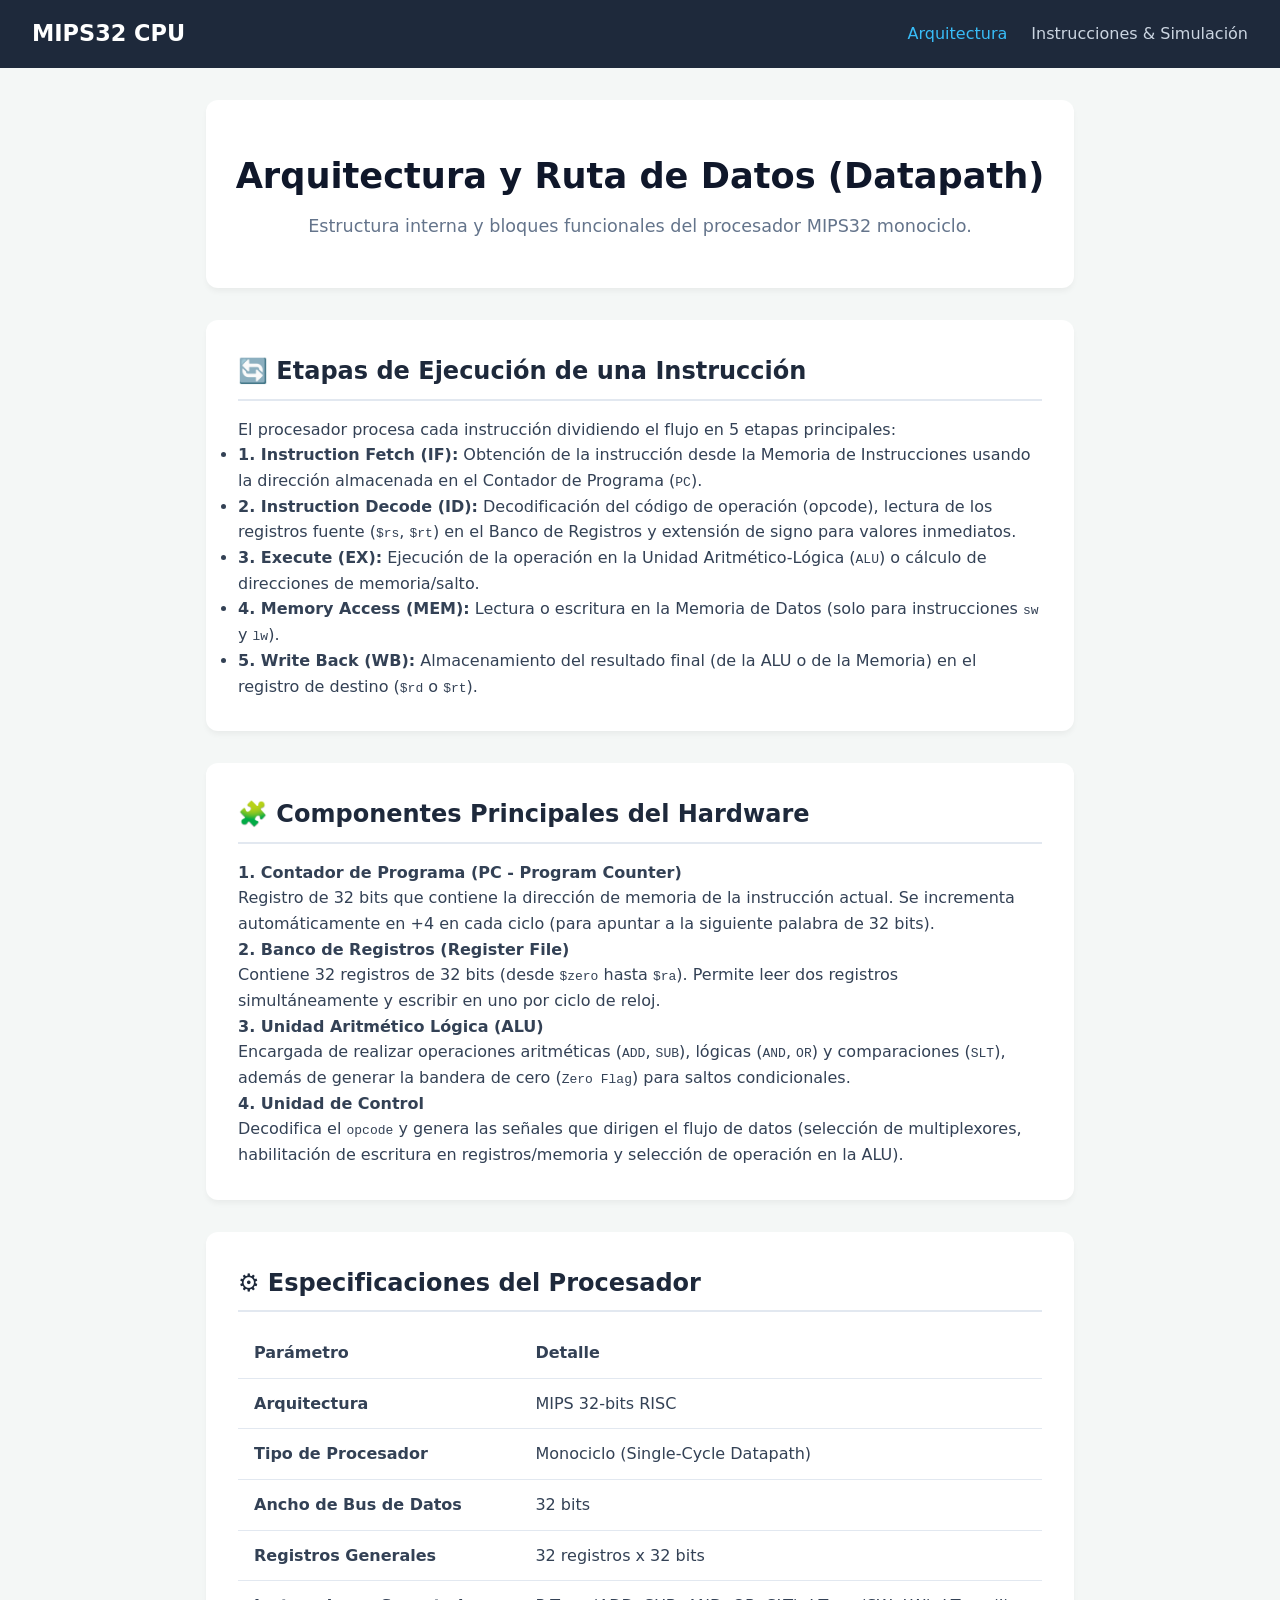
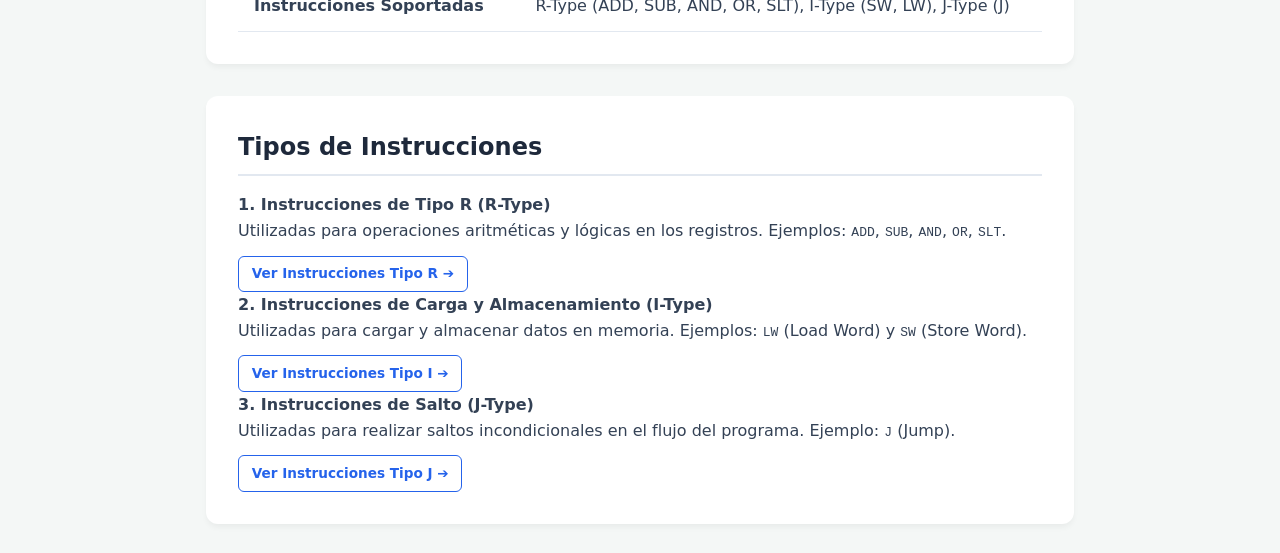
==== arquitectura.html @ a8ca7532 "Actualización de páginas, estilos y flujo de datos Tipo R" ====
<!DOCTYPE html>
<html lang="es">
<head>
  <meta charset="UTF-8">
  <meta name="viewport" content="width=device-width, initial-scale=1.0">
  <title>Arquitectura MIPS</title>
  <link rel="stylesheet" href="estilos.css">
</head>
<body>

  <!-- Navegación -->
  <nav class="navbar">
    <a href="index.html">
      <div class="logo">MIPS32 CPU</div>
    </a> 
    <ul>
      <li><a href="arquitectura.html" class="active">Arquitectura</a></li>
      <li><a href="instrucciones.html">Instrucciones & Simulación</a></li>
    </ul>
  </nav>

  <!-- Contenido de Arquitectura -->
  <div class="container">
    <section class="hero">
      <h1>Arquitectura y Ruta de Datos (Datapath)</h1>
      <p>Estructura interna y bloques funcionales del procesador MIPS32 monociclo.</p>
    </section>

    <!-- 5 Etapas de Ejecución -->
    <section class="card-section">
      <h2>🔄 Etapas de Ejecución de una Instrucción</h2>
      <p>El procesador procesa cada instrucción dividiendo el flujo en 5 etapas principales:</p>

      <div class="status-container">
        <ul>
          <li><strong>1. Instruction Fetch (IF):</strong> Obtención de la instrucción desde la Memoria de Instrucciones usando la dirección almacenada en el Contador de Programa (<code>PC</code>).</li>
          <li><strong>2. Instruction Decode (ID):</strong> Decodificación del código de operación (opcode), lectura de los registros fuente (<code>$rs</code>, <code>$rt</code>) en el Banco de Registros y extensión de signo para valores inmediatos.</li>
          <li><strong>3. Execute (EX):</strong> Ejecución de la operación en la Unidad Aritmético-Lógica (<code>ALU</code>) o cálculo de direcciones de memoria/salto.</li>
          <li><strong>4. Memory Access (MEM):</strong> Lectura o escritura en la Memoria de Datos (solo para instrucciones <code>sw</code> y <code>lw</code>).</li>
          <li><strong>5. Write Back (WB):</strong> Almacenamiento del resultado final (de la ALU o de la Memoria) en el registro de destino (<code>$rd</code> o <code>$rt</code>).</li>
        </ul>
      </div>
    </section>

    <!-- Diagrama o Bloques Principales -->
    <section class="card-section">
      <h2>🧩 Componentes Principales del Hardware</h2>
      
      <div class="bit-format">
        <h4>1. Contador de Programa (PC - Program Counter)</h4>
        <p>Registro de 32 bits que contiene la dirección de memoria de la instrucción actual. Se incrementa automáticamente en +4 en cada ciclo (para apuntar a la siguiente palabra de 32 bits).</p>
      </div>

      <div class="bit-format">
        <h4>2. Banco de Registros (Register File)</h4>
        <p>Contiene 32 registros de 32 bits (desde <code>$zero</code> hasta <code>$ra</code>). Permite leer dos registros simultáneamente y escribir en uno por ciclo de reloj.</p>
      </div>

      <div class="bit-format">
        <h4>3. Unidad Aritmético Lógica (ALU)</h4>
        <p>Encargada de realizar operaciones aritméticas (<code>ADD</code>, <code>SUB</code>), lógicas (<code>AND</code>, <code>OR</code>) y comparaciones (<code>SLT</code>), además de generar la bandera de cero (<code>Zero Flag</code>) para saltos condicionales.</p>
      </div>

      <div class="bit-format">
        <h4>4. Unidad de Control</h4>
        <p>Decodifica el <code>opcode</code> y genera las señales que dirigen el flujo de datos (selección de multiplexores, habilitación de escritura en registros/memoria y selección de operación en la ALU).</p>
      </div>
    </section>

    <!-- Especificaciones Técnicas -->
    <section class="card-section">
      <h2>⚙️ Especificaciones del Procesador</h2>
      <table class="specs-table">
        <thead>
          <tr>
            <th>Parámetro</th>
            <th>Detalle</th>
          </tr>
        </thead>
        <tbody>
          <tr>
            <td><strong>Arquitectura</strong></td>
            <td>MIPS 32-bits RISC</td>
          </tr>
          <tr>
            <td><strong>Tipo de Procesador</strong></td>
            <td>Monociclo (Single-Cycle Datapath)</td>
          </tr>
          <tr>
            <td><strong>Ancho de Bus de Datos</strong></td>
            <td>32 bits</td>
          </tr>
          <tr>
            <td><strong>Registros Generales</strong></td>
            <td>32 registros x 32 bits</td>
          </tr>
          <tr>
            <td><strong>Instrucciones Soportadas</strong></td>
            <td>R-Type (ADD, SUB, AND, OR, SLT), I-Type (SW, LW), J-Type (J)</td>
          </tr>
        </tbody>
      </table>
    </section>

       <section class="card-section">
      <h2> Tipos de Instrucciones</h2>
       
      <div class="Tipo R">
        <h4>1. Instrucciones de Tipo R (R-Type)</h4>
        <p>Utilizadas para operaciones aritméticas y lógicas en los registros. Ejemplos: <code>ADD</code>, <code>SUB</code>, <code>AND</code>, <code>OR</code>, <code>SLT</code>.</p>
        <div class="btn-container-left">
        <a href="TipoR.html" class="btn-secondary">Ver Instrucciones Tipo R ➔</a>
        </div>
      </div>

       
      <div class="Tipo I">
        <h4>2. Instrucciones de Carga y Almacenamiento (I-Type)</h4>
        <p>Utilizadas para cargar y almacenar datos en memoria. Ejemplos: <code>LW</code> (Load Word) y <code>SW</code> (Store Word).</p>
        <div class="btn-container-left">
        <a href="TipoI.html" class="btn-secondary">Ver Instrucciones Tipo I ➔</a>
        </div>
      </div>

       
      <div class="Tipo J">
        <h4>3. Instrucciones de Salto (J-Type)</h4>
        <p>Utilizadas para realizar saltos incondicionales en el flujo del programa. Ejemplo: <code>J</code> (Jump).</p>
        <div class="btn-container-left">
        <a href="TipoJ.html" class="btn-secondary">Ver Instrucciones Tipo J ➔</a>
        </div>
      </div>

  </div>

</body>
</html>
---- estilos.css ----
/* --- RESET & VARIABLES GLOBALES --- */
* {
  box-sizing: border-box;
  margin: 0;
  padding: 0;
}

body {
  font-family: 'Segoe UI', system-ui, -apple-system, sans-serif;
  background-color: #f4f7f6;
  color: #334155;
  line-height: 1.6;
}
/* Centrado para secciones o tarjetas específicas */
.text-center {
  text-align: center;
}

/* Contenedor para centrar el botón */
.btn-container {
  display: flex;
  justify-content: center;
  margin-top: 1.5rem;
}

/* Quita el subrayado del enlace del logo */
.navbar a {
  text-decoration: none;
}

.navbar .logo {
  color: #ffffff;
  font-size: 1.4rem;
  font-weight: bold;
  cursor: pointer;
  transition: opacity 0.2s ease;
}

/* Efecto al pasar el cursor sobre el logo */
.navbar a:hover .logo {
  opacity: 0.85;
}

/* --- NAVEGACIÓN --- */
.navbar {
  background-color: #1e293b;
  padding: 1rem 2rem;
  display: flex;
  justify-content: space-between;
  align-items: center;
}

.navbar .logo {
  color: #ffffff;
  font-size: 1.4rem;
  font-weight: bold;
}

.navbar ul {
  display: flex;
  list-style: none;
  gap: 1.5rem;
}

.navbar a {
  color: #cbd5e1;
  text-decoration: none;
  font-weight: 500;
  transition: color 0.2s;
}

.navbar a:hover, .navbar a.active {
  color: #38bdf8;
}

/* --- CONTENEDORES & MAQUETACIÓN --- */
.container {
  max-width: 900px;
  margin: 2rem auto;
  padding: 0 1rem;
}

.hero {
  text-align: center;
  padding: 3rem 1rem;
  background: white;
  border-radius: 12px;
  box-shadow: 0 4px 6px -1px rgba(0, 0, 0, 0.05);
  margin-bottom: 2rem;
}

.hero h1 {
  color: #0f172a;
  font-size: 2.2rem;
  margin-bottom: 0.5rem;
}

.hero p {
  color: #64748b;
  font-size: 1.1rem;
}

.card-section {
  background: white;
  padding: 2rem;
  border-radius: 12px;
  box-shadow: 0 4px 6px -1px rgba(0, 0, 0, 0.05);
  margin-bottom: 2rem;
}

.card-section h2 {
  color: #1e293b;
  margin-bottom: 1rem;
  border-bottom: 2px solid #e2e8f0;
  padding-bottom: 0.5rem;
}

/* --- TARJETAS DESPLEGABLES (ACORDEÓN) --- */
.instruction-card {
  background: white;
  border-radius: 8px;
  border: 1px solid #e2e8f0;
  margin-bottom: 1rem;
  overflow: hidden;
  box-shadow: 0 2px 4px rgba(0,0,0,0.02);
}
.card-header {
  background: #2563eb; /* Azul original */
  color: white;
  padding: 1rem 1.25rem;
  cursor: pointer;
  font-weight: 600;
  display: flex;
  justify-content: space-between;
  align-items: center;
  user-select: none;
  transition: background-color 0.3s ease; /* Transición para el cambio de color */
}

.card-header.active {
  background-color: #7c3aed; /* Morado moderno */
}

.card-header.active:hover {
  background-color: #6d28d9; /* Morado un poco más oscuro al pasar el cursor */
}

.card-header:hover {
  background: #1d4ed8;
}

.card-header .badge {
  background: rgba(255, 255, 255, 0.2);
  padding: 0.2rem 0.6rem;
  border-radius: 4px;
  font-size: 0.85rem;
}

.card-body {
  max-height: 0;
  overflow: hidden;
  opacity: 0;
  padding: 0 1.25rem;
  background: #ffffff;
  border-top: 1px solid transparent;
  transition: max-height 0.4s ease, opacity 0.3s ease, padding 0.3s ease;
}

.card-body.open {
  max-height: 500px; /* Altura máxima suficiente para desplegar el contenido */
  opacity: 1;
  padding: 1.25rem;
  border-top-color: #e2e8f0;
}

/* --- SIMULADOR INTERACTIVO (DEMO BOX) --- */
.demo-box {
  background: #f8fafc;
  border: 1px solid #cbd5e1;
  border-radius: 8px;
  padding: 1rem;
  margin-top: 1rem;
}

.demo-box h4 {
  color: #0f172a;
  margin-bottom: 0.75rem;
}

.inputs-group {
  display: flex;
  flex-wrap: wrap;
  gap: 1rem;
  align-items: center;
  margin-bottom: 1rem;
}

.inputs-group label {
  font-weight: 600;
  font-size: 0.9rem;
}

.inputs-group input {
  width: 90px;
  padding: 0.4rem;
  border: 1px solid #94a3b8;
  border-radius: 4px;
  font-size: 0.95rem;
}

.btn-sim {
  background: #10b981;
  color: white;
  border: none;
  padding: 0.5rem 1rem;
  border-radius: 6px;
  font-weight: 600;
  cursor: pointer;
  transition: background 0.2s;
}

.btn-sim:hover {
  background: #059669;
}

.result-box {
  background: #e2e8f0;
  padding: 0.75rem;
  border-radius: 6px;
  font-family: monospace;
  font-size: 0.95rem;
}

.btn-primary {
  display: inline-block;
  background: #2563eb;
  color: white;
  padding: 0.75rem 1.5rem;
  border-radius: 6px;
  text-decoration: none;
  font-weight: 600;
  margin-top: 1rem;
}

.btn-primary:hover {
  background: #1d4ed8;
}

/* Corrección de alineación para la tabla de especificaciones */
.specs-table {
  width: 100%;
  border-collapse: collapse;
  margin-top: 1rem;
}

.specs-table th, 
.specs-table td {
  padding: 0.75rem 1rem;
  text-align: left;           /* Alinea todo el texto a la izquierda */
  vertical-align: top;        /* Alinea el contenido arriba si hay varias líneas */
  border-bottom: 1px solid #e2e8f0;
}

/* Define anchos fijos para que las columnas no se desplacen */
.specs-table th:first-child,
.specs-table td:first-child {
  width: 35%;                 /* Ancho fijo para la columna Parámetro */
  font-weight: 600;
  white-space: nowrap;        /* Evita que los nombres de parámetros se rompan feo */
}

.specs-table th:last-child,
.specs-table td:last-child {
  width: 65%;                 /* Ancho para la columna Detalle */
}

/* Botón Secundario / Más Pequeño */
.btn-secondary {
  display: inline-block;
  background-color: transparent;
  color: #2563eb;
  border: 1px solid #2563eb;
  padding: 0.4rem 0.8rem;      /* Menos relleno (más compacto) */
  font-size: 0.85rem;           /* Texto más pequeño */
  font-weight: 600;
  border-radius: 6px;
  text-decoration: none;
  transition: all 0.2s ease;
}

/* Efecto Hover para el Botón Secundario */
.btn-secondary:hover {
  background-color: #2563eb;
  color: #ffffff;
  box-shadow: 0 2px 4px rgba(37, 99, 235, 0.2);
}

/* Contenedor de botón alineado a la izquierda dentro de subsecciones */
.btn-container-left {
  display: flex;
  justify-content: flex-start;
  margin-top: 0.75rem;
}
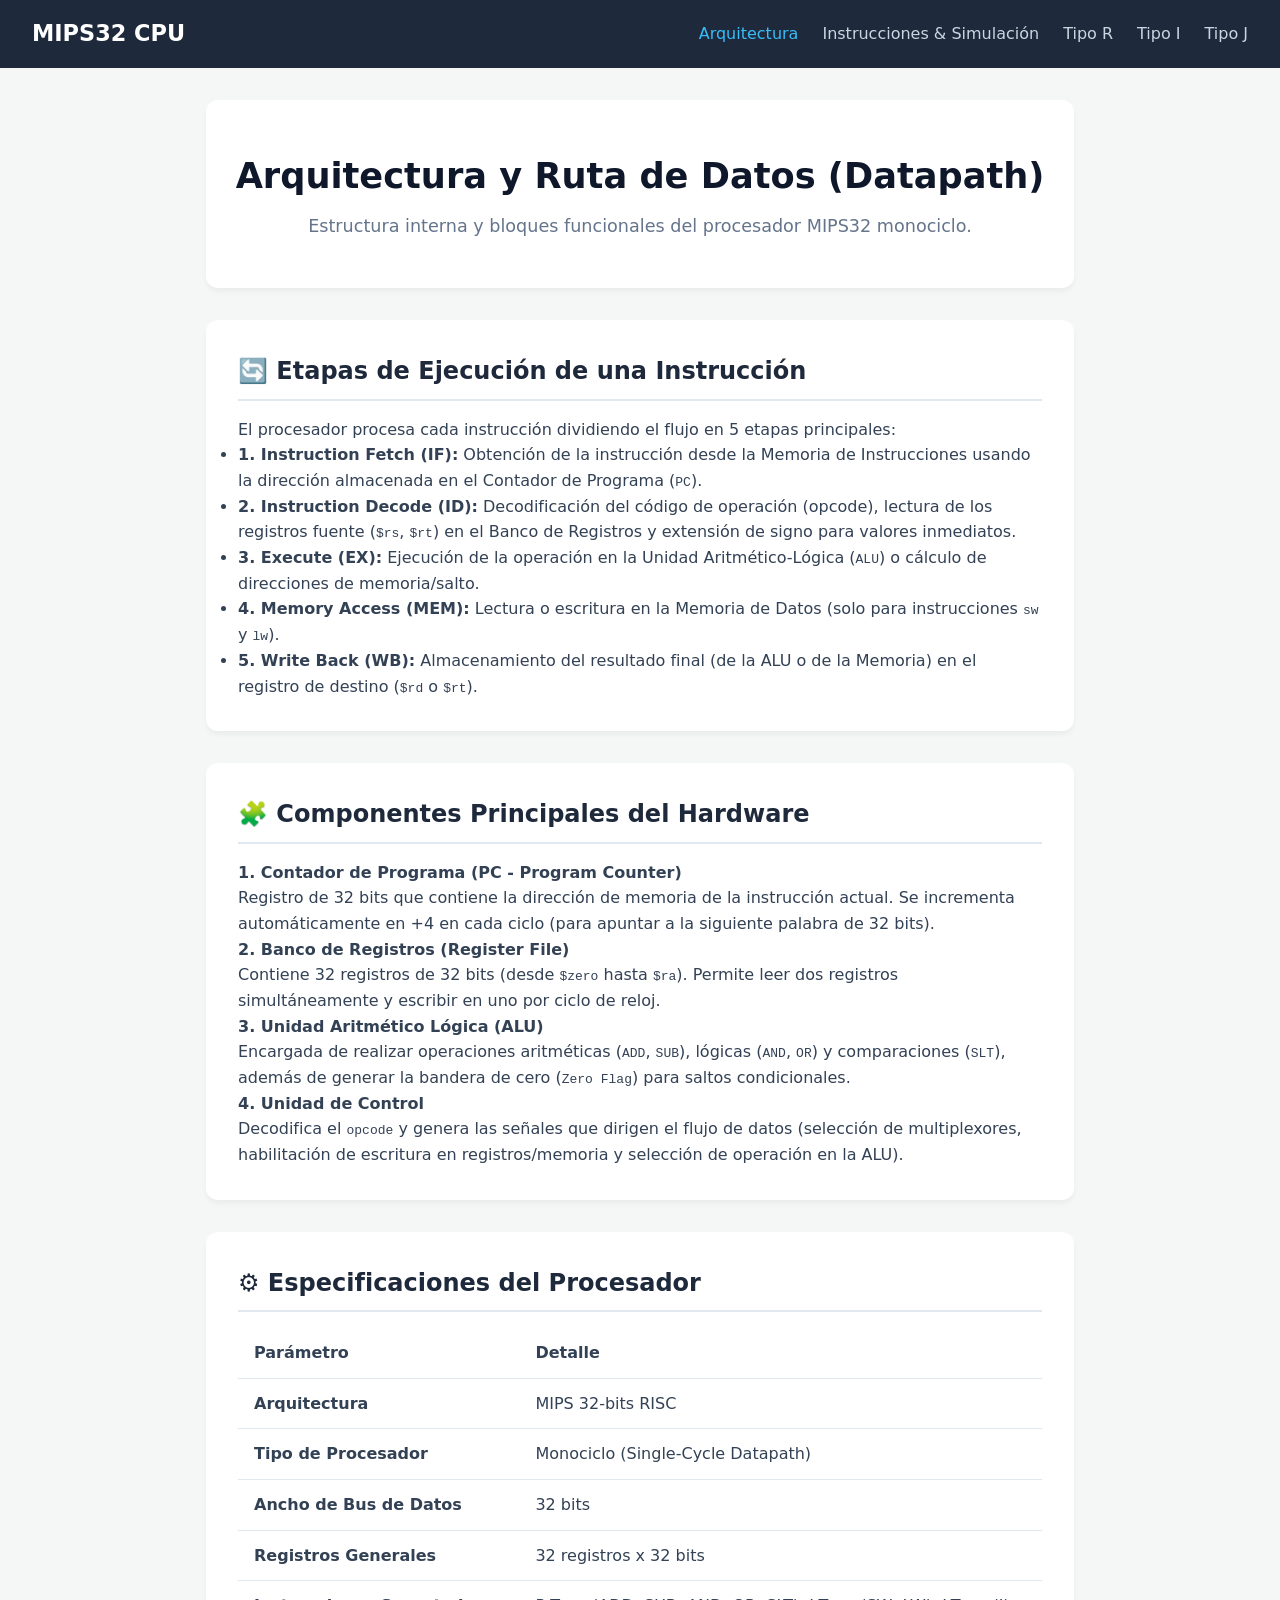
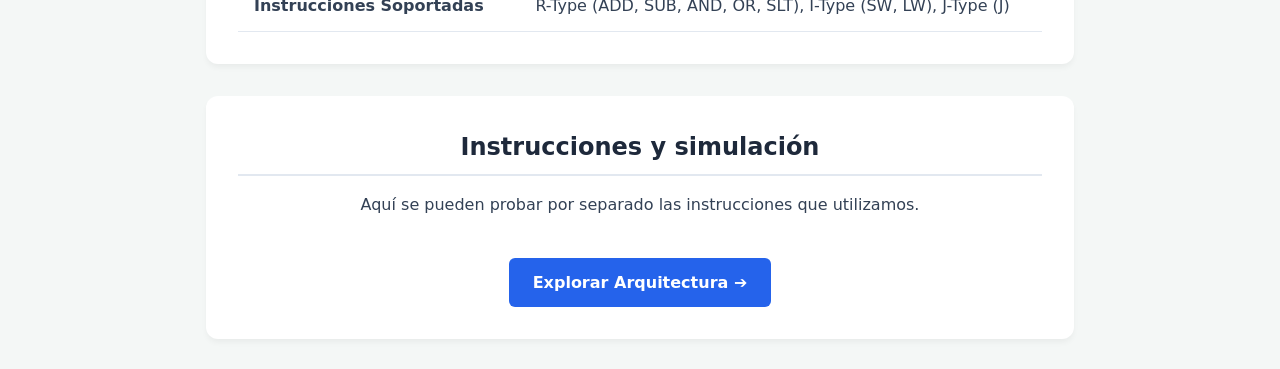
==== commit fab54718: "Actualización de conclusiones con navegación, estilos, simulador y equipo" ====
--- a/arquitectura.html
+++ b/arquitectura.html
@@ -1,3 +1,4 @@
+<!-- arquitectura.html -->
 <!DOCTYPE html>
 <html lang="es">
 <head>
@@ -16,6 +17,9 @@
     <ul>
       <li><a href="arquitectura.html" class="active">Arquitectura</a></li>
       <li><a href="instrucciones.html">Instrucciones & Simulación</a></li>
+      <li><a href="TipoR.html"> Tipo R </a></li>
+      <li><a href="TipoI.html"> Tipo I </a></li>
+      <li><a href="TipoJ.html"> Tipo J </a></li>
     </ul>
   </nav>
 
@@ -102,34 +106,13 @@
       </table>
     </section>
 
-       <section class="card-section">
-      <h2> Tipos de Instrucciones</h2>
-       
-      <div class="Tipo R">
-        <h4>1. Instrucciones de Tipo R (R-Type)</h4>
-        <p>Utilizadas para operaciones aritméticas y lógicas en los registros. Ejemplos: <code>ADD</code>, <code>SUB</code>, <code>AND</code>, <code>OR</code>, <code>SLT</code>.</p>
-        <div class="btn-container-left">
-        <a href="TipoR.html" class="btn-secondary">Ver Instrucciones Tipo R ➔</a>
+      <section class="card-section text-center">
+        <h2> Instrucciones y simulación </h2>
+        <p>Aquí se pueden probar por separado las instrucciones que utilizamos.</p>
+        <div class="btn-container">
+        <a href="instrucciones.html" class="btn-primary">Explorar Arquitectura ➔</a>
         </div>
-      </div>
-
-       
-      <div class="Tipo I">
-        <h4>2. Instrucciones de Carga y Almacenamiento (I-Type)</h4>
-        <p>Utilizadas para cargar y almacenar datos en memoria. Ejemplos: <code>LW</code> (Load Word) y <code>SW</code> (Store Word).</p>
-        <div class="btn-container-left">
-        <a href="TipoI.html" class="btn-secondary">Ver Instrucciones Tipo I ➔</a>
-        </div>
-      </div>
-
-       
-      <div class="Tipo J">
-        <h4>3. Instrucciones de Salto (J-Type)</h4>
-        <p>Utilizadas para realizar saltos incondicionales en el flujo del programa. Ejemplo: <code>J</code> (Jump).</p>
-        <div class="btn-container-left">
-        <a href="TipoJ.html" class="btn-secondary">Ver Instrucciones Tipo J ➔</a>
-        </div>
-      </div>
+    </section>
 
   </div>
 
--- a/estilos.css
+++ b/estilos.css
@@ -286,6 +286,7 @@
   border-radius: 6px;
   text-decoration: none;
   transition: all 0.2s ease;
+  align-self: center;       /* Alinea el botón al inicio del contenedor */
 }
 
 /* Efecto Hover para el Botón Secundario */
@@ -300,4 +301,202 @@
   display: flex;
   justify-content: flex-start;
   margin-top: 0.75rem;
+}
+
+/* --- POP-UP / MODAL DE MINI DIAPOSITIVAS --- */
+dialog.slide-modal {
+  border: 1px solid #e2e8f0;
+  border-radius: 12px;
+  background: #ffffff;
+  color: #334155;
+  width: 90%;
+  max-width: 560px;
+  padding: 0;
+  margin: auto; /* Centra el diálogo en pantalla */
+  box-shadow: 0 20px 25px -5px rgba(15, 23, 42, 0.25);
+  animation: modalZoom 0.22s ease-out;
+}
+
+/* Fondo difuminado oscuro detrás de la diapositiva */
+dialog.slide-modal::backdrop {
+  background: rgba(15, 23, 42, 0.65);
+  backdrop-filter: blur(3px);
+}
+
+@keyframes modalZoom {
+  from { opacity: 0; transform: scale(0.94); }
+  to   { opacity: 1; transform: scale(1); }
+}
+
+/* Encabezado igual a tus tarjetas */
+.slide-modal-header {
+  background-color: #1e293b;
+  color: #ffffff;
+  padding: 1rem 1.5rem;
+  display: flex;
+  justify-content: space-between;
+  align-items: center;
+}
+
+.slide-modal-header h3 {
+  font-size: 1.1rem;
+  margin: 0;
+}
+
+.btn-close-modal {
+  background: none;
+  border: none;
+  color: #cbd5e1;
+  font-size: 1.5rem;
+  line-height: 1;
+  cursor: pointer;
+  transition: color 0.2s;
+}
+
+.btn-close-modal:hover {
+  color: #38bdf8;
+}
+
+/* Contenido de cada diapositiva */
+.slide-modal-body {
+  padding: 2rem 1.5rem;
+  min-height: 190px;
+  display: flex;
+  flex-direction: column;
+  justify-content: center;
+}
+
+.slide-item {
+  display: none;
+}
+
+.slide-item.active {
+  display: block;
+  animation: slideFade 0.25s ease;
+}
+
+.slide-item h4 {
+  color: #0f172a;
+  font-size: 1.15rem;
+  margin-bottom: 0.6rem;
+}
+
+@keyframes slideFade {
+  from { opacity: 0.3; transform: translateX(6px); }
+  to   { opacity: 1; transform: translateX(0); }
+}
+
+/* Pie con botones Anterior / Siguiente */
+.slide-modal-footer {
+  background-color: #f8fafc;
+  border-top: 1px solid #e2e8f0;
+  padding: 0.85rem 1.5rem;
+  display: flex;
+  justify-content: space-between;
+  align-items: center;
+}
+
+.slide-counter {
+  font-size: 0.85rem;
+  font-weight: 600;
+  color: #64748b;
+}
+
+.btn-slide-nav {
+  background-color: #2563eb;
+  color: #ffffff;
+  border: none;
+  padding: 0.45rem 1rem;
+  border-radius: 6px;
+  font-weight: 600;
+  font-size: 0.85rem;
+  cursor: pointer;
+  transition: background-color 0.2s;
+}
+
+.btn-slide-nav:hover:not(:disabled) {
+  background-color: #1d4ed8;
+}
+
+.btn-slide-nav:disabled {
+  background-color: #cbd5e1;
+  cursor: not-allowed;
+}
+
+dialog.conclusion-modal {
+  border: 1px solid #e2e8f0;
+  border-radius: 12px;
+  background: #ffffff;
+  width: 90%;
+  max-width: 550px;
+  padding: 2rem;
+  margin: auto;
+  box-shadow: 0 10px 25px rgba(0, 0, 0, 0.2);
+}
+
+dialog.conclusion-modal::backdrop {
+  background: rgba(15, 23, 42, 0.6);
+}
+
+.btn-cerrar-x {
+  position: absolute;
+  top: 1rem;
+  right: 1.25rem;
+  background: none;
+  border: none;
+  font-size: 1.5rem;
+  color: #64748b;
+  cursor: pointer;
+}
+
+.conclusion-modal h2 {
+  color: #0f172a;
+  margin-bottom: 1rem;
+  padding-bottom: 0.5rem;
+  border-bottom: 2px solid #2563eb;
+}
+
+.conclusion-contenido {
+  min-height: 190px; /* Mantiene fijo el tamaño del cuadro al navegar */
+  padding: 0.5rem 0;
+}
+
+.conclusion-contenido h4 {
+  color: #2563eb;
+  font-size: 1.05rem;
+  margin-bottom: 0.75rem;
+}
+
+.conclusion-contenido p {
+  color: #334155;
+  line-height: 1.65;
+  margin-bottom: 1rem; /* Separación clara entre párrafos */
+  text-align: justify;
+}
+
+.conclusion-nav {
+  display: flex;
+  justify-content: space-between;
+  align-items: center;
+  margin-top: 1.25rem;
+  padding-top: 1rem;
+  border-top: 1px solid #e2e8f0;
+  font-size: 0.9rem;
+  font-weight: 600;
+  color: #64748b;
+}
+
+.btn-nav-conc {
+  background-color: #2563eb;
+  color: #ffffff;
+  border: none;
+  padding: 0.45rem 1rem;
+  border-radius: 6px;
+  font-weight: 600;
+  cursor: pointer;
+}
+
+.btn-nav-conc:disabled {
+  background-color: #cbd5e1;
+  cursor: not-allowed;
 }
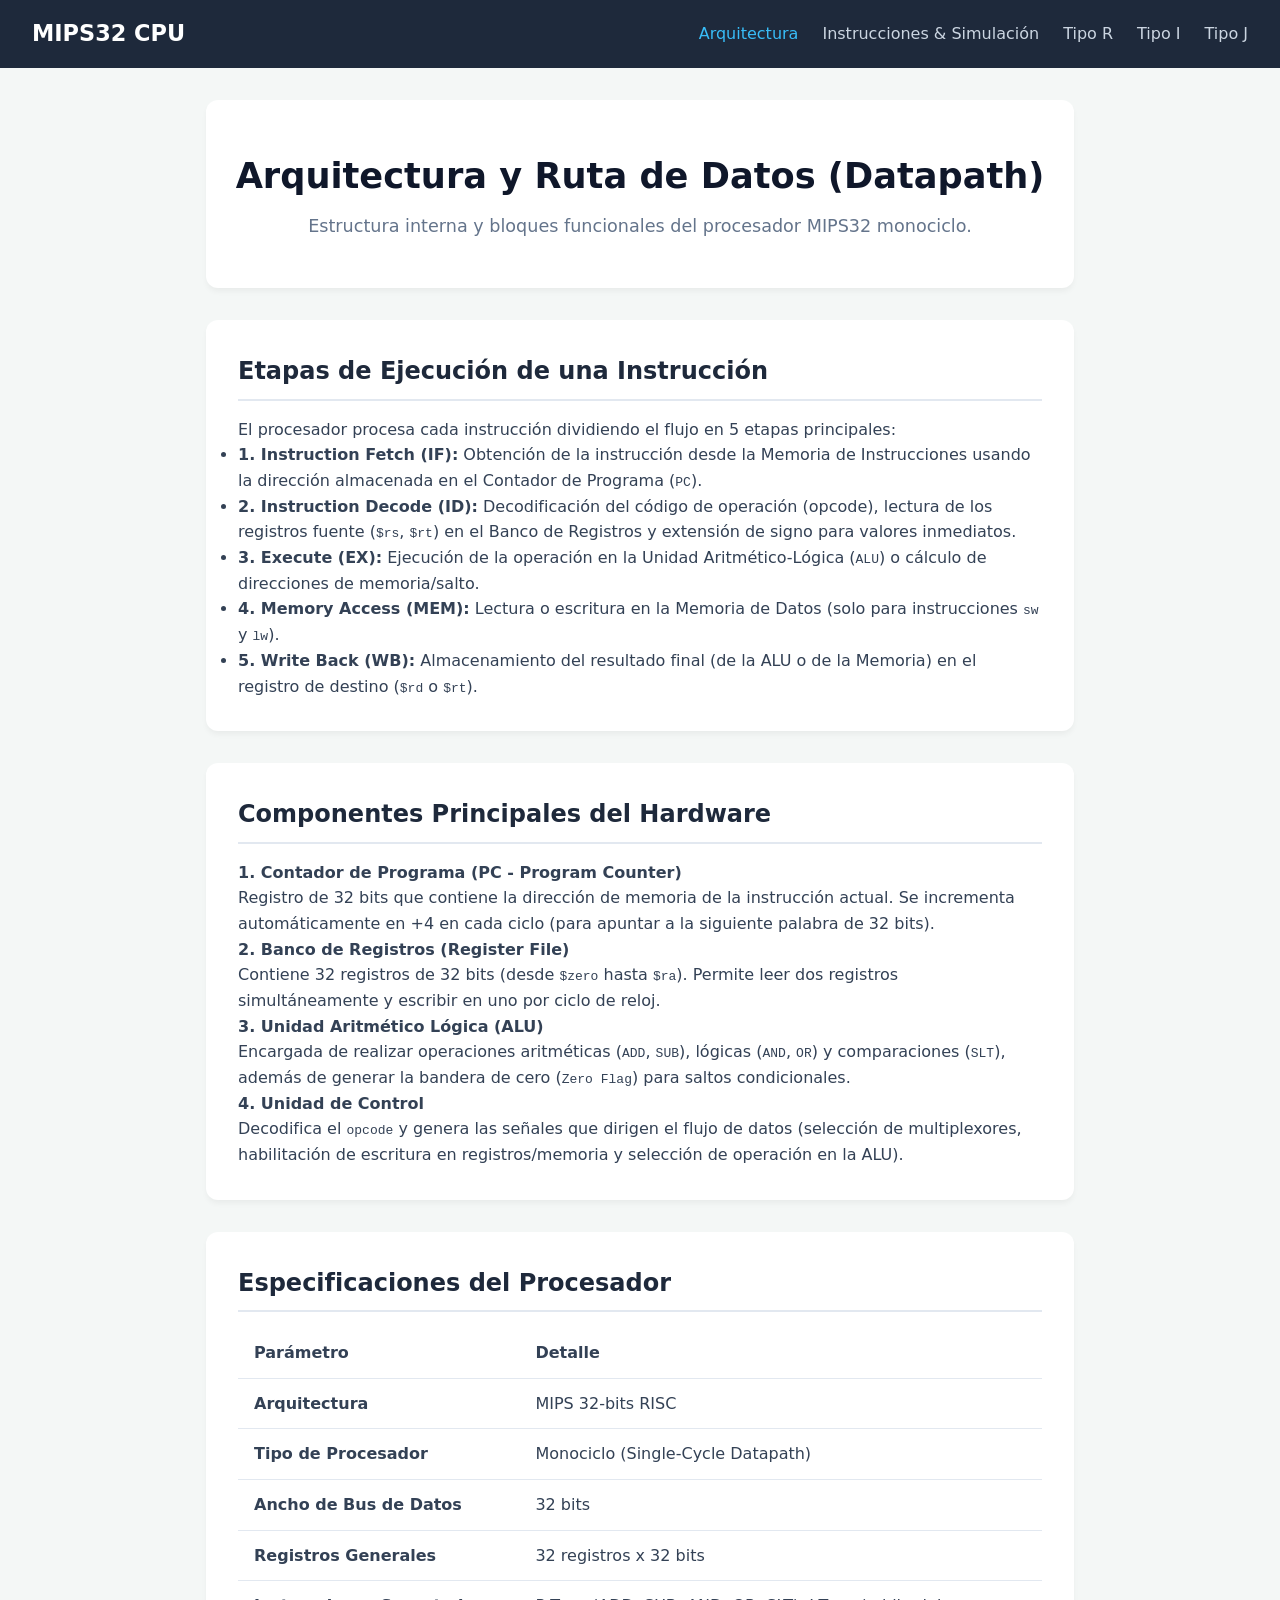
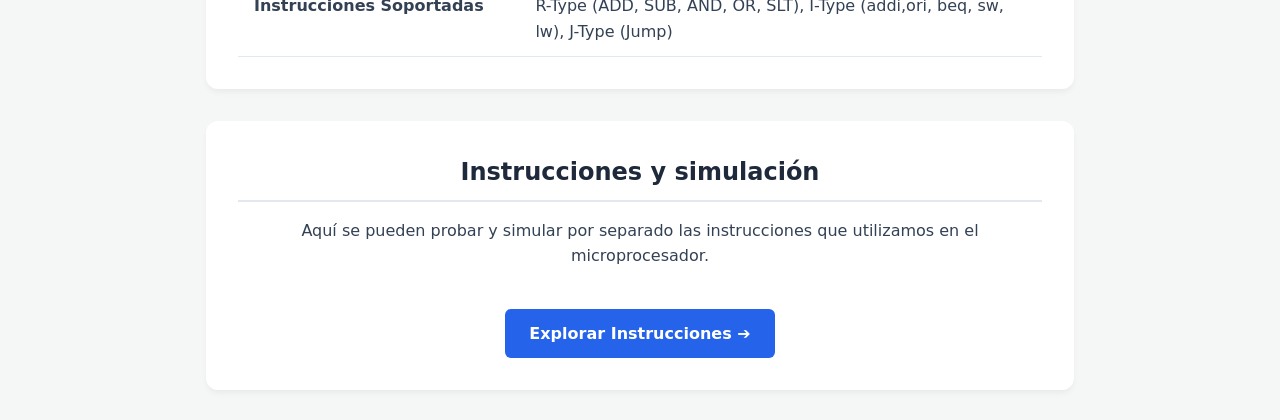
==== commit 8691ad79: "Tablas ISA, simulaciones R,I y J con diagramas" ====
--- a/arquitectura.html
+++ b/arquitectura.html
@@ -32,7 +32,7 @@
 
     <!-- 5 Etapas de Ejecución -->
     <section class="card-section">
-      <h2>🔄 Etapas de Ejecución de una Instrucción</h2>
+      <h2> Etapas de Ejecución de una Instrucción</h2>
       <p>El procesador procesa cada instrucción dividiendo el flujo en 5 etapas principales:</p>
 
       <div class="status-container">
@@ -48,7 +48,7 @@
 
     <!-- Diagrama o Bloques Principales -->
     <section class="card-section">
-      <h2>🧩 Componentes Principales del Hardware</h2>
+      <h2> Componentes Principales del Hardware</h2>
       
       <div class="bit-format">
         <h4>1. Contador de Programa (PC - Program Counter)</h4>
@@ -73,7 +73,7 @@
 
     <!-- Especificaciones Técnicas -->
     <section class="card-section">
-      <h2>⚙️ Especificaciones del Procesador</h2>
+      <h2> Especificaciones del Procesador</h2>
       <table class="specs-table">
         <thead>
           <tr>
@@ -100,7 +100,7 @@
           </tr>
           <tr>
             <td><strong>Instrucciones Soportadas</strong></td>
-            <td>R-Type (ADD, SUB, AND, OR, SLT), I-Type (SW, LW), J-Type (J)</td>
+            <td>R-Type (ADD, SUB, AND, OR, SLT), I-Type (addi,ori, beq, sw, lw), J-Type (Jump)</td>
           </tr>
         </tbody>
       </table>
@@ -108,9 +108,9 @@
 
       <section class="card-section text-center">
         <h2> Instrucciones y simulación </h2>
-        <p>Aquí se pueden probar por separado las instrucciones que utilizamos.</p>
+        <p>Aquí se pueden probar y simular por separado las instrucciones que utilizamos en el microprocesador.</p>
         <div class="btn-container">
-        <a href="instrucciones.html" class="btn-primary">Explorar Arquitectura ➔</a>
+        <a href="instrucciones.html" class="btn-primary">Explorar Instrucciones ➔</a>
         </div>
     </section>
 
--- a/estilos.css
+++ b/estilos.css
@@ -1,4 +1,4 @@
-/* --- RESET & VARIABLES GLOBALES --- */
+/* --- Estilos.css --- */
 * {
   box-sizing: border-box;
   margin: 0;
@@ -11,19 +11,17 @@
   color: #334155;
   line-height: 1.6;
 }
-/* Centrado para secciones o tarjetas específicas */
+
 .text-center {
   text-align: center;
 }
 
-/* Contenedor para centrar el botón */
 .btn-container {
   display: flex;
   justify-content: center;
   margin-top: 1.5rem;
 }
 
-/* Quita el subrayado del enlace del logo */
 .navbar a {
   text-decoration: none;
 }
@@ -36,12 +34,10 @@
   transition: opacity 0.2s ease;
 }
 
-/* Efecto al pasar el cursor sobre el logo */
 .navbar a:hover .logo {
   opacity: 0.85;
 }
 
-/* --- NAVEGACIÓN --- */
 .navbar {
   background-color: #1e293b;
   padding: 1rem 2rem;
@@ -73,7 +69,6 @@
   color: #38bdf8;
 }
 
-/* --- CONTENEDORES & MAQUETACIÓN --- */
 .container {
   max-width: 900px;
   margin: 2rem auto;
@@ -115,7 +110,6 @@
   padding-bottom: 0.5rem;
 }
 
-/* --- TARJETAS DESPLEGABLES (ACORDEÓN) --- */
 .instruction-card {
   background: white;
   border-radius: 8px;
@@ -125,7 +119,7 @@
   box-shadow: 0 2px 4px rgba(0,0,0,0.02);
 }
 .card-header {
-  background: #2563eb; /* Azul original */
+  background: #2563eb; 
   color: white;
   padding: 1rem 1.25rem;
   cursor: pointer;
@@ -134,15 +128,15 @@
   justify-content: space-between;
   align-items: center;
   user-select: none;
-  transition: background-color 0.3s ease; /* Transición para el cambio de color */
+  transition: background-color 0.3s ease; 
 }
 
 .card-header.active {
-  background-color: #7c3aed; /* Morado moderno */
+  background-color: #7c3aed; 
 }
 
 .card-header.active:hover {
-  background-color: #6d28d9; /* Morado un poco más oscuro al pasar el cursor */
+  background-color: #6d28d9; 
 }
 
 .card-header:hover {
@@ -167,13 +161,12 @@
 }
 
 .card-body.open {
-  max-height: 500px; /* Altura máxima suficiente para desplegar el contenido */
+  max-height: 500px; 
   opacity: 1;
   padding: 1.25rem;
   border-top-color: #e2e8f0;
 }
 
-/* --- SIMULADOR INTERACTIVO (DEMO BOX) --- */
 .demo-box {
   background: #f8fafc;
   border: 1px solid #cbd5e1;
@@ -246,7 +239,6 @@
   background: #1d4ed8;
 }
 
-/* Corrección de alineación para la tabla de especificaciones */
 .specs-table {
   width: 100%;
   border-collapse: collapse;
@@ -256,54 +248,49 @@
 .specs-table th, 
 .specs-table td {
   padding: 0.75rem 1rem;
-  text-align: left;           /* Alinea todo el texto a la izquierda */
-  vertical-align: top;        /* Alinea el contenido arriba si hay varias líneas */
+  text-align: left;           
+  vertical-align: top;        
   border-bottom: 1px solid #e2e8f0;
 }
 
-/* Define anchos fijos para que las columnas no se desplacen */
 .specs-table th:first-child,
 .specs-table td:first-child {
-  width: 35%;                 /* Ancho fijo para la columna Parámetro */
-  font-weight: 600;
-  white-space: nowrap;        /* Evita que los nombres de parámetros se rompan feo */
+  width: 35%;                
+  font-weight: 600;
+  white-space: nowrap;        
 }
 
 .specs-table th:last-child,
 .specs-table td:last-child {
-  width: 65%;                 /* Ancho para la columna Detalle */
-}
-
-/* Botón Secundario / Más Pequeño */
+  width: 65%;                
+}
+
 .btn-secondary {
   display: inline-block;
   background-color: transparent;
   color: #2563eb;
   border: 1px solid #2563eb;
-  padding: 0.4rem 0.8rem;      /* Menos relleno (más compacto) */
-  font-size: 0.85rem;           /* Texto más pequeño */
+  padding: 0.4rem 0.8rem;     
+  font-size: 0.85rem;          
   font-weight: 600;
   border-radius: 6px;
   text-decoration: none;
   transition: all 0.2s ease;
-  align-self: center;       /* Alinea el botón al inicio del contenedor */
-}
-
-/* Efecto Hover para el Botón Secundario */
+  align-self: center;       
+}
+
 .btn-secondary:hover {
   background-color: #2563eb;
   color: #ffffff;
   box-shadow: 0 2px 4px rgba(37, 99, 235, 0.2);
 }
 
-/* Contenedor de botón alineado a la izquierda dentro de subsecciones */
 .btn-container-left {
   display: flex;
   justify-content: flex-start;
   margin-top: 0.75rem;
 }
 
-/* --- POP-UP / MODAL DE MINI DIAPOSITIVAS --- */
 dialog.slide-modal {
   border: 1px solid #e2e8f0;
   border-radius: 12px;
@@ -312,12 +299,11 @@
   width: 90%;
   max-width: 560px;
   padding: 0;
-  margin: auto; /* Centra el diálogo en pantalla */
+  margin: auto; 
   box-shadow: 0 20px 25px -5px rgba(15, 23, 42, 0.25);
   animation: modalZoom 0.22s ease-out;
 }
 
-/* Fondo difuminado oscuro detrás de la diapositiva */
 dialog.slide-modal::backdrop {
   background: rgba(15, 23, 42, 0.65);
   backdrop-filter: blur(3px);
@@ -328,7 +314,6 @@
   to   { opacity: 1; transform: scale(1); }
 }
 
-/* Encabezado igual a tus tarjetas */
 .slide-modal-header {
   background-color: #1e293b;
   color: #ffffff;
@@ -357,7 +342,6 @@
   color: #38bdf8;
 }
 
-/* Contenido de cada diapositiva */
 .slide-modal-body {
   padding: 2rem 1.5rem;
   min-height: 190px;
@@ -386,7 +370,6 @@
   to   { opacity: 1; transform: translateX(0); }
 }
 
-/* Pie con botones Anterior / Siguiente */
 .slide-modal-footer {
   background-color: #f8fafc;
   border-top: 1px solid #e2e8f0;
@@ -457,7 +440,7 @@
 }
 
 .conclusion-contenido {
-  min-height: 190px; /* Mantiene fijo el tamaño del cuadro al navegar */
+  min-height: 190px; 
   padding: 0.5rem 0;
 }
 
@@ -470,7 +453,7 @@
 .conclusion-contenido p {
   color: #334155;
   line-height: 1.65;
-  margin-bottom: 1rem; /* Separación clara entre párrafos */
+  margin-bottom: 1rem; 
   text-align: justify;
 }
 
@@ -499,4 +482,101 @@
 .btn-nav-conc:disabled {
   background-color: #cbd5e1;
   cursor: not-allowed;
+}
+
+.isa-table {
+  width: 100%;
+  border-collapse: collapse;
+  margin: 1rem 0 1.5rem 0;
+  font-size: 0.95rem;
+  color: #1e293b;
+  background-color: #ffffff;
+}
+
+.isa-table th {
+  background-color: #e2e8f0;
+  color: #0f172a;
+  font-weight: 700;
+  text-align: left;
+  padding: 0.7rem 0.9rem;
+  border: 1px solid #94a3b8;
+}
+
+.isa-table td {
+  padding: 0.65rem 0.9rem;
+  border: 1px solid #94a3b8;
+  vertical-align: middle;
+}
+
+.isa-table tr:hover {
+  background-color: #f8fafc;
+}
+
+.isa-type {
+  font-weight: 600;
+  color: #475569;
+  margin-right: 0.5rem;
+}
+
+.isa-code {
+  font-family: 'Consolas', monospace;
+  font-weight: 600;
+  color: #0f172a;
+}
+
+/* --- ANIMACIÓN DE FLUJO EN EL DATAPATH INDIVIDUAL --- */
+.mini-datapath-svg {
+  width: 100%;
+  max-width: 720px;
+  height: auto;
+  background: #f8fafc;
+  border: 1px solid #cbd5e1;
+  border-radius: 8px;
+  padding: 0.5rem;
+}
+
+.dp-box {
+  fill: #ffffff;
+  stroke: #475569;
+  stroke-width: 2;
+  rx: 6;
+}
+
+.dp-box.active-block {
+  stroke: #2563eb;
+  fill: #eff6ff;
+  transition: all 0.3s ease;
+}
+
+.dp-label {
+  fill: #0f172a;
+  font-size: 13px;
+  font-weight: 700;
+  text-anchor: middle;
+}
+
+.dp-wire {
+  fill: none;
+  stroke: #94a3b8;
+  stroke-width: 2.5;
+}
+
+.dp-wire.flowing {
+  stroke: #10b981;
+  stroke-width: 3.5;
+  stroke-dasharray: 8 4;
+  animation: flujoDatos 0.8s linear infinite;
+}
+
+.dp-data-tag {
+  fill: #047857;
+  font-family: 'Consolas', monospace;
+  font-size: 12px;
+  font-weight: bold;
+  text-anchor: middle;
+}
+
+@keyframes flujoDatos {
+  from { stroke-dashoffset: 24; }
+  to   { stroke-dashoffset: 0; }
 }
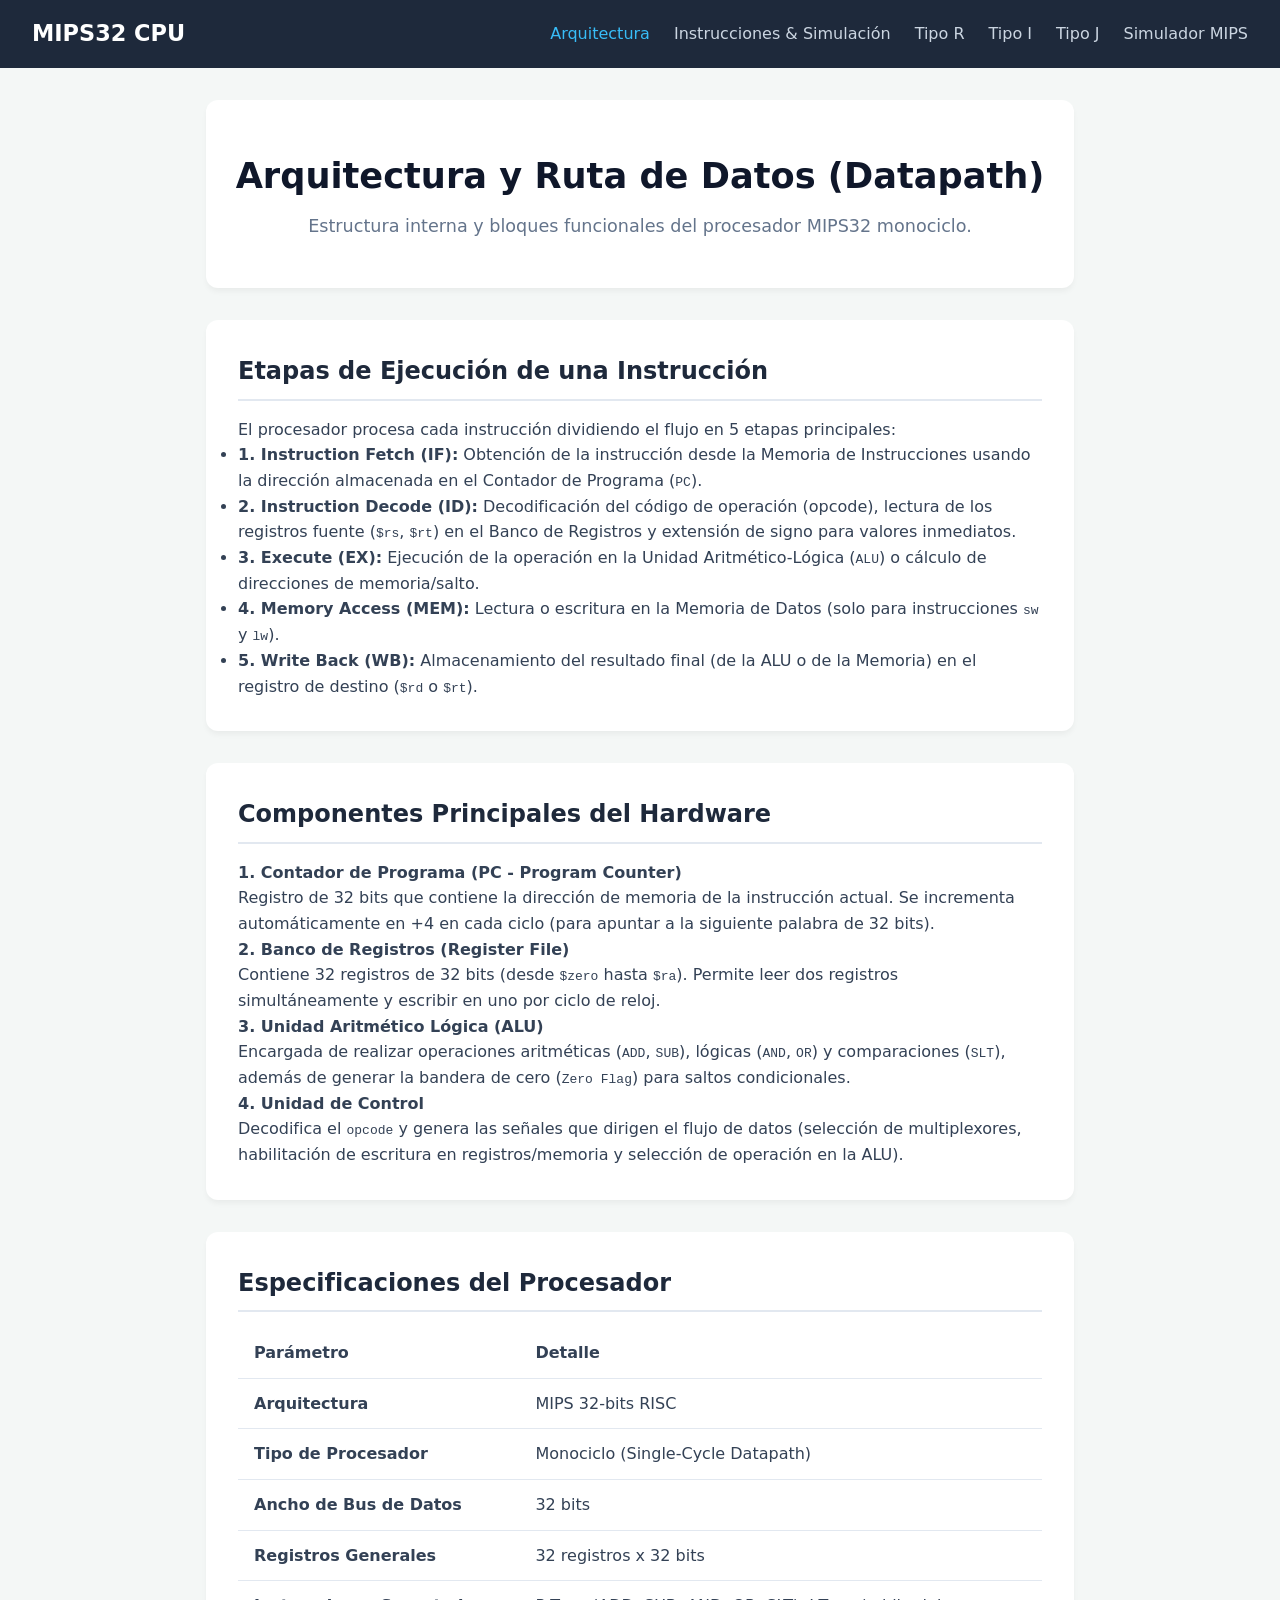
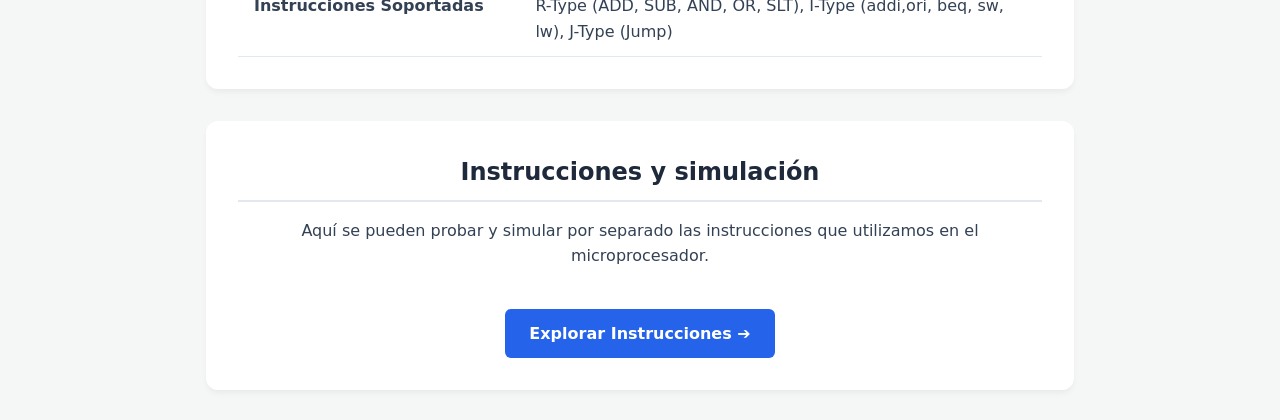
==== commit c9d0c995: "Add files via upload" ====
--- a/arquitectura.html
+++ b/arquitectura.html
@@ -20,6 +20,7 @@
       <li><a href="TipoR.html"> Tipo R </a></li>
       <li><a href="TipoI.html"> Tipo I </a></li>
       <li><a href="TipoJ.html"> Tipo J </a></li>
+      <li><a href="simulador_mips.html"> Simulador MIPS </a></li>
     </ul>
   </nav>
 
--- a/estilos.css
+++ b/estilos.css
@@ -579,4 +579,10 @@
 @keyframes flujoDatos {
   from { stroke-dashoffset: 24; }
   to   { stroke-dashoffset: 0; }
-}+}
+/* Tabla de señales de control (Tipo R, I y J) */
+.control-signals { margin-top: 1rem; }
+.control-signals h4 { margin-bottom: 0.5rem; }
+.signals-table { width: 100%; border-collapse: collapse; text-align: center; font-size: 0.85rem; }
+.signals-table th, .signals-table td { border: 1px solid #cbd5e1; padding: 0.4rem 0.5rem; }
+.signals-table th { background: #e2e8f0; }
